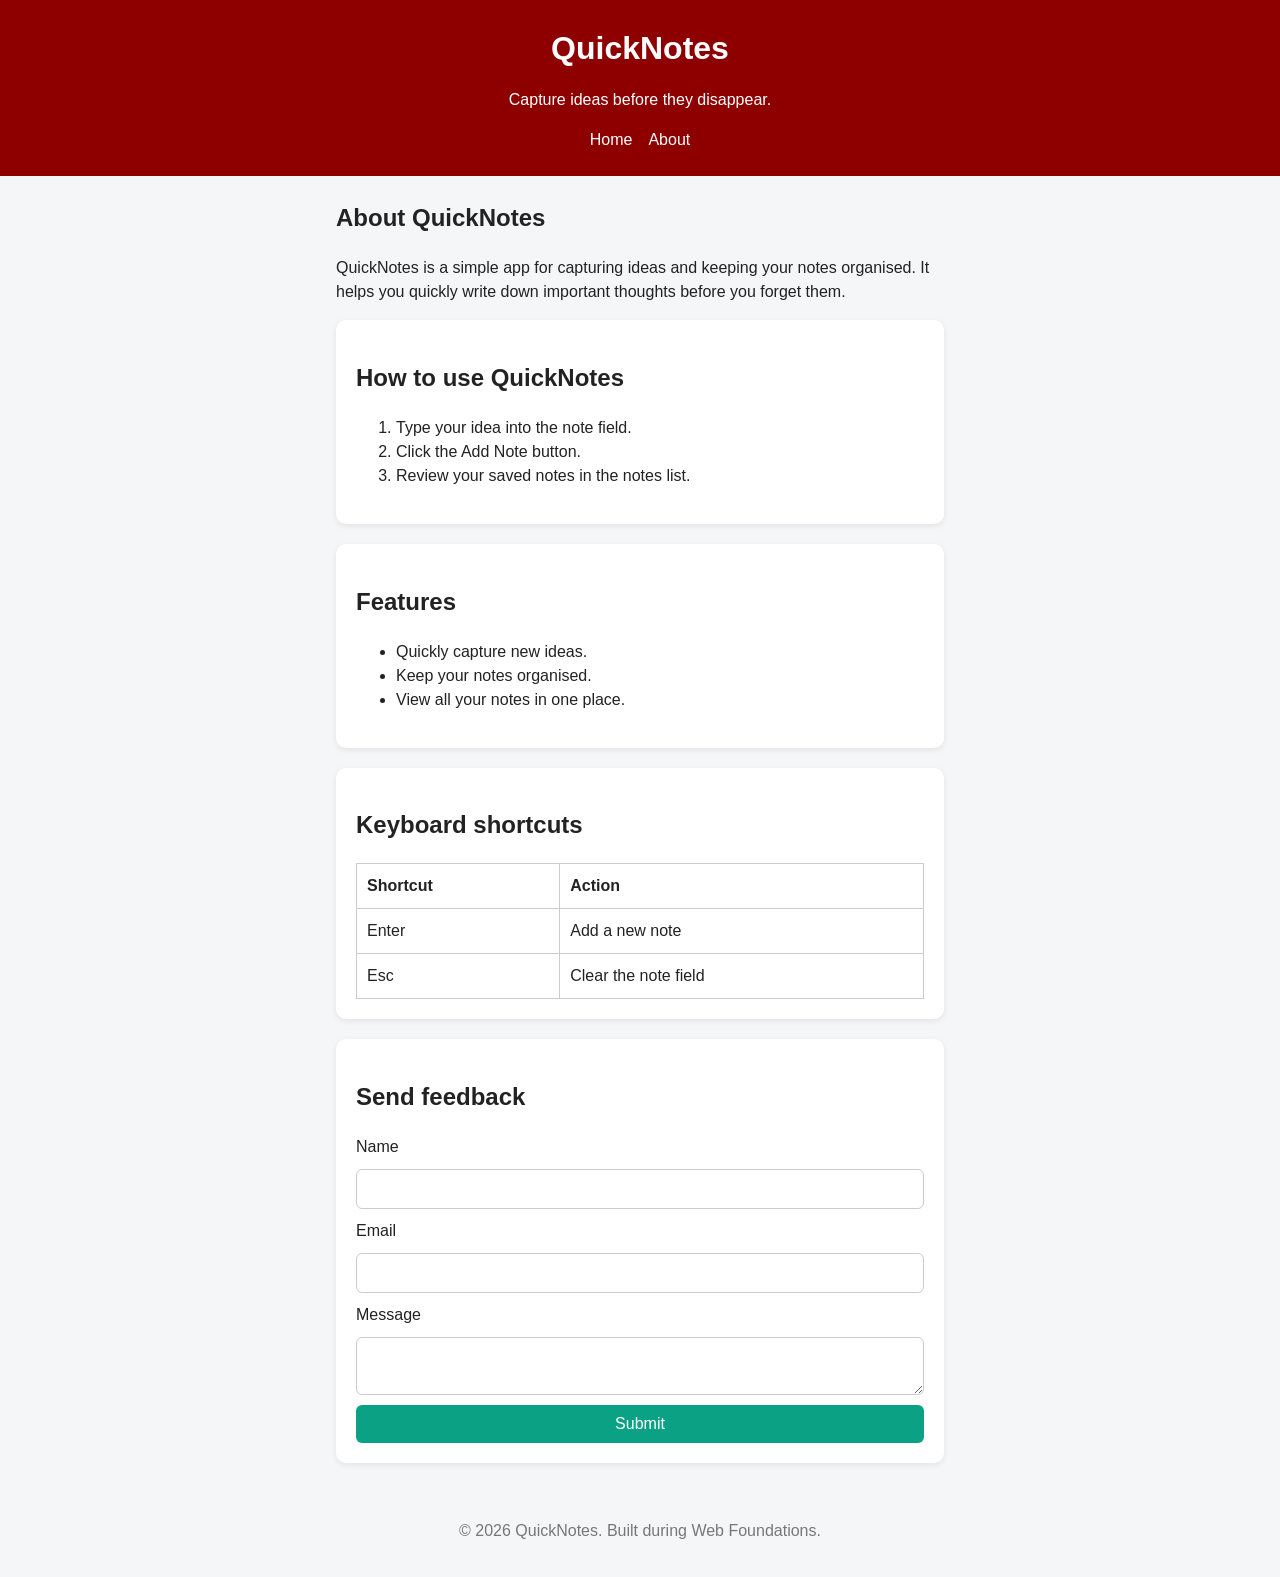
==== day2/index.html @ 33ca77e7 "day 2 assignment" ====
<!DOCTYPE html>
<html lang="en">
  <head>
    <meta charset="UTF-8" />
    <meta name="viewport" content="width=device-width, initial-scale=1.0" />
    <title>About QuickNotes</title>
    <link rel="stylesheet" href="style.css">
  </head>
  <body>
<header>
  <h1>QuickNotes</h1>
  <p>Capture ideas before they disappear.</p>

  <nav>
    <a href="index.html">Home</a>
    <a href="about.html">About</a>
  </nav>
</header>
<main>
  <h2>About QuickNotes</h2>
  <p>
    QuickNotes is a simple app for capturing ideas and keeping your notes organised.
    It helps you quickly write down important thoughts before you forget them.
  </p>
  <section>
      <h2>How to use QuickNotes</h2>

      <ol>
        <li>Type your idea into the note field.</li>
        <li>Click the Add Note button.</li>
        <li>Review your saved notes in the notes list.</li>
      </ol>
    </section>
    <section>
      <h2>Features</h2>

      <ul>
        <li>Quickly capture new ideas.</li>
        <li>Keep your notes organised.</li>
        <li>View all your notes in one place.</li>
      </ul>
    </section>
    <section>
      <h2>Keyboard shortcuts</h2>

      <table>
        <thead>
          <tr>
            <th>Shortcut</th>
            <th>Action</th>
          </tr>
        </thead>

        <tbody>
          <tr>
            <td>Enter</td>
            <td>Add a new note</td>
          </tr>
          <tr>
            <td>Esc</td>
            <td>Clear the note field</td>
          </tr>
        </tbody>
      </table>
    </section>
    <section>
      <h2>Send feedback</h2>

      <form>
        <label for="name">Name</label>
        <input type="text" id="name" name="name" required />

        <label for="email">Email</label>
        <input type="email" id="email" name="email" required />

        <label for="message">Message</label>
        <textarea id="message" name="message" required></textarea>

        <button type="submit">Submit</button>
      </form>
    </section>
</main>
<footer>
      <p>&copy; 2026 QuickNotes. Built during Web Foundations.</p>
    </footer>
  </body>
</html>
---- day2/style.css ----
/* 1. Reset: predictable sizing and no default body margin */
*,
*::before,
*::after {
  box-sizing: border-box;
}

body {
  margin: 0;
  font-family: "Segoe UI", Arial, sans-serif;
  background-color: #f4f6f8;
  color: #222;
  line-height: 1.5;
}

/* 2. Header */
header {
  background-color: #8e0000;
  color: white;
  text-align: center;
  padding: 24px 16px;
}

header h1 {
  margin: 0;
}

/* 3. Centre the main content and limit its width */
main {
  max-width: 640px;
  margin: 24px auto;
  padding: 0 16px;
}

section {
  background: white;
  padding: 20px;
  border-radius: 10px;
  margin-bottom: 20px;
  box-shadow: 0 2px 6px rgba(0, 0, 0, 0.08);
}

/* 4. Form layout with Flexbox */
#note-form {
  display: flex;
  gap: 8px;
  flex-wrap: wrap;
}

#note-form label {
  width: 100%;
  font-weight: bold;
}

#note-input {
  flex: 1;
  padding: 10px;
  border: 1px solid #ccc;
  border-radius: 6px;
  font-size: 1rem;
}

button {
  background-color: #0ba184;
  color: white;
  border: none;
  padding: 10px 18px;
  border-radius: 6px;
  font-size: 1rem;
  cursor: pointer;
  transition: 0.3s;
}

button:hover {
  background-color: #088a70;
}

/* 5. Notes list */
#notes-list {
  list-style: none;
  padding: 0;
}

.note {
  background-color: #fffbe6;
  border-left: 4px solid #0ba184;
  padding: 12px 16px;
  margin-bottom: 10px;
  border-radius: 6px;
}

/* 6. Footer */
footer {
  text-align: center;
  color: #777;
  padding: 16px;
}

/* 7. Phones */
@media (max-width: 600px) {
  #note-form {
    flex-direction: column;
  }
  header {
    font-size: 0.9rem;
    padding: 16px 12px;
  }
}
/* 8. Navigation */
nav {
  display: flex;
  justify-content: center;
  gap: 16px;
}

nav a {
  color: white;
  text-decoration: none;
  transition: 0.3s;
}

nav a:hover {
  text-decoration: underline;
}
/* 9. Features grid */
.features {
  display: grid;
  grid-template-columns: repeat(auto-fit, minmax(180px, 1fr));
  gap: 16px;
  padding: 0;
  list-style: none;
}

.features li {
  background-color: #f4f6f8;
  padding: 16px;
  border-radius: 8px;
}
/* 10. Keyboard shortcuts table */
table {
  width: 100%;
  border-collapse: collapse;
}

th,
td {
  border: 1px solid #ccc;
  padding: 10px;
  text-align: left;
}
/* 11. Feedback form */
form {
  display: flex;
  flex-direction: column;
  gap: 10px;
}

form input,
form textarea {
  width: 100%;
  padding: 10px;
  border: 1px solid #ccc;
  border-radius: 6px;
  font-size: 1rem;
}
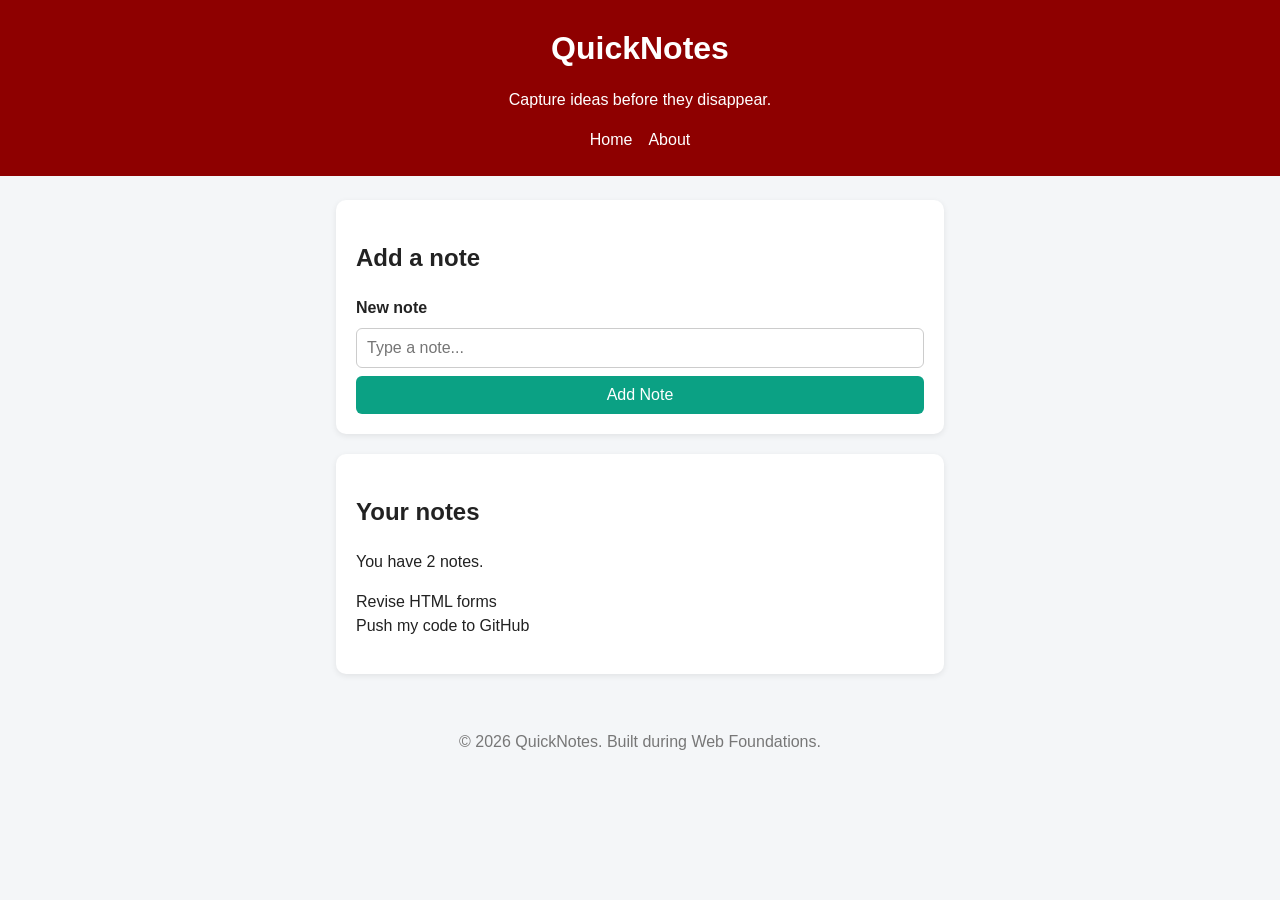
==== commit 2d29214d: "Fix Day 2 home page" ====
--- a/day2/index.html
+++ b/day2/index.html
@@ -3,84 +3,45 @@
   <head>
     <meta charset="UTF-8" />
     <meta name="viewport" content="width=device-width, initial-scale=1.0" />
-    <title>About QuickNotes</title>
     <link rel="stylesheet" href="style.css">
+    <title>QuickNotes</title>
   </head>
   <body>
-<header>
-  <h1>QuickNotes</h1>
-  <p>Capture ideas before they disappear.</p>
+    <header>
+      <h1>QuickNotes</h1>
+      <p>Capture ideas before they disappear.</p>
 
-  <nav>
-    <a href="index.html">Home</a>
-    <a href="about.html">About</a>
-  </nav>
-</header>
-<main>
-  <h2>About QuickNotes</h2>
-  <p>
-    QuickNotes is a simple app for capturing ideas and keeping your notes organised.
-    It helps you quickly write down important thoughts before you forget them.
-  </p>
-  <section>
-      <h2>How to use QuickNotes</h2>
+      <nav>
+        <a href="index.html">Home</a>
+        <a href="about.html">About</a>
+      </nav>
+    </header>
 
-      <ol>
-        <li>Type your idea into the note field.</li>
-        <li>Click the Add Note button.</li>
-        <li>Review your saved notes in the notes list.</li>
-      </ol>
-    </section>
-    <section>
-      <h2>Features</h2>
+    <main>
+      <section>
+        <h2>Add a note</h2>
+        <form id="note-form">
+          <label for="note-input">New note</label>
+          <input
+            type="text"
+            id="note-input"
+            placeholder="Type a note..."
+          />
+          <button type="submit">Add Note</button>
+        </form>
+      </section>
 
-      <ul>
-        <li>Quickly capture new ideas.</li>
-        <li>Keep your notes organised.</li>
-        <li>View all your notes in one place.</li>
-      </ul>
-    </section>
-    <section>
-      <h2>Keyboard shortcuts</h2>
+      <section>
+        <h2>Your notes</h2>
+        <p id="note-count">You have 2 notes.</p>
+        <ul id="notes-list">
+          <li>Revise HTML forms</li>
+          <li>Push my code to GitHub</li>
+        </ul>
+      </section>
+    </main>
 
-      <table>
-        <thead>
-          <tr>
-            <th>Shortcut</th>
-            <th>Action</th>
-          </tr>
-        </thead>
-
-        <tbody>
-          <tr>
-            <td>Enter</td>
-            <td>Add a new note</td>
-          </tr>
-          <tr>
-            <td>Esc</td>
-            <td>Clear the note field</td>
-          </tr>
-        </tbody>
-      </table>
-    </section>
-    <section>
-      <h2>Send feedback</h2>
-
-      <form>
-        <label for="name">Name</label>
-        <input type="text" id="name" name="name" required />
-
-        <label for="email">Email</label>
-        <input type="email" id="email" name="email" required />
-
-        <label for="message">Message</label>
-        <textarea id="message" name="message" required></textarea>
-
-        <button type="submit">Submit</button>
-      </form>
-    </section>
-</main>
-<footer>
+    <footer>
       <p>&copy; 2026 QuickNotes. Built during Web Foundations.</p>
     </footer>
   </body>
